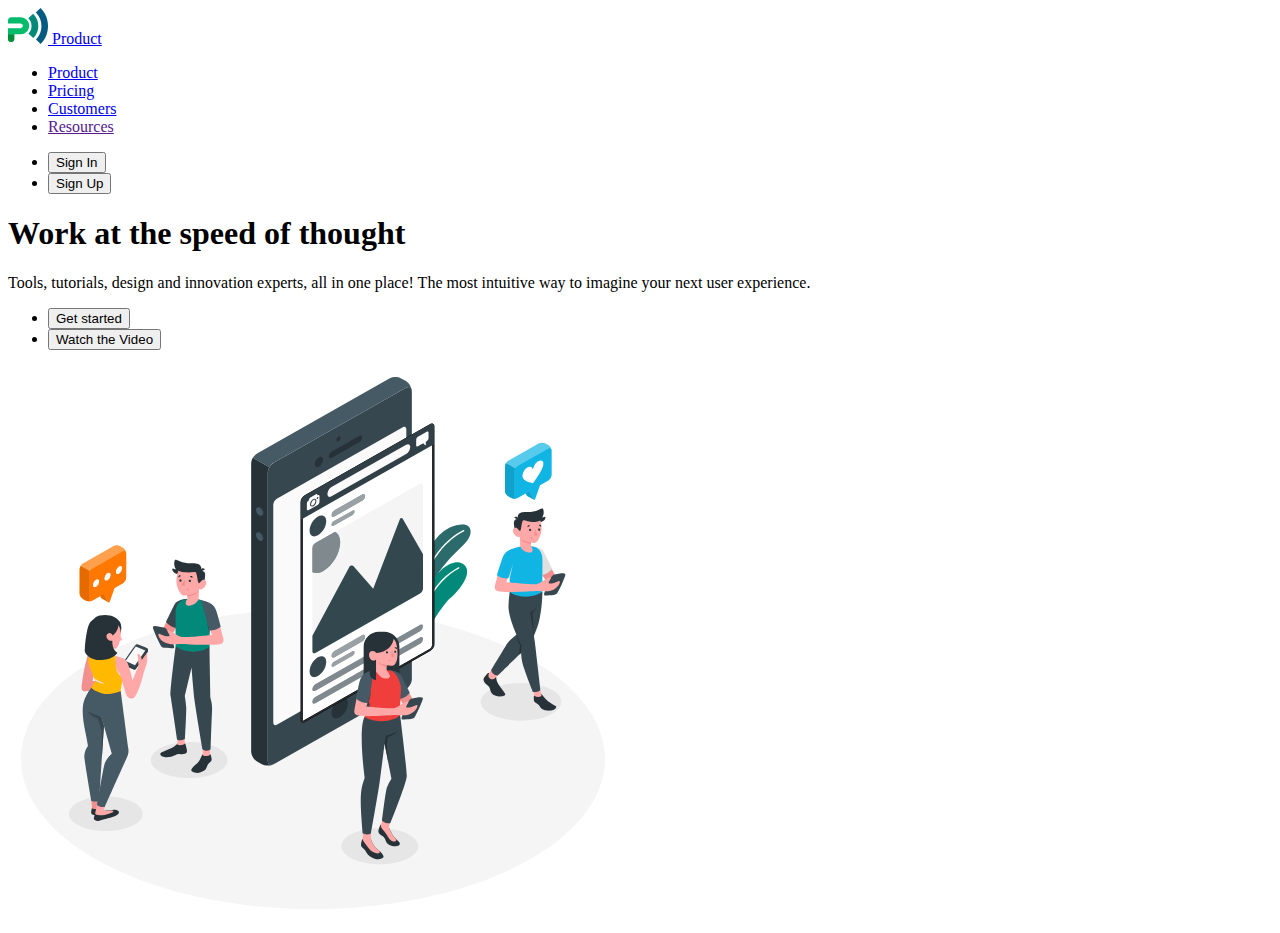
==== index.html @ 73334c1d "add header and hero markup" ====
<!DOCTYPE html>
<html lang="en">
<head>
    <meta charset="UTF-8">
    <meta name="viewport" content="width=device-width, initial-scale=1.0">
    <title>Business promotion</title>
</head>
<body>
    <header>
        <a href="./index.html">
            <img src="./images/logo.svg" alt="Logo" height="36" width="40">
            Product
        </a>
        <nav>
            <ul>
                <li><a href="./index.html">Product</a></li>
                <li><a href="./pricing.html">Pricing</a></li>
                <li><a href="./customer.html">Customers</a></li>
                <li><a href="">Resources</a></li>
            </ul>
        </nav>
        <ul>
            <li><button type="button">Sign In</button></li>
            <li><button type="button">Sign Up</button></li>
        </ul>
    </header>

    <main>
        <!-- HERO SECTION -->
    <section>
        <h1>Work at the speed of thought</h1>
        <p>
            Tools, tutorials, design and innovation experts, all in one place!
            The most intuitive way to imagine your next user experience.
        </p>
        <ul>
            <li><button type="button">Get started</button></li>
            <li><button type="button">Watch the Video</button></li>
         </ul>
         <img src="./images/hero-img.svg" alt="hero-img" width="610" height="555">
    </section>
    </main>
    <footer></footer>

</body>
</html>
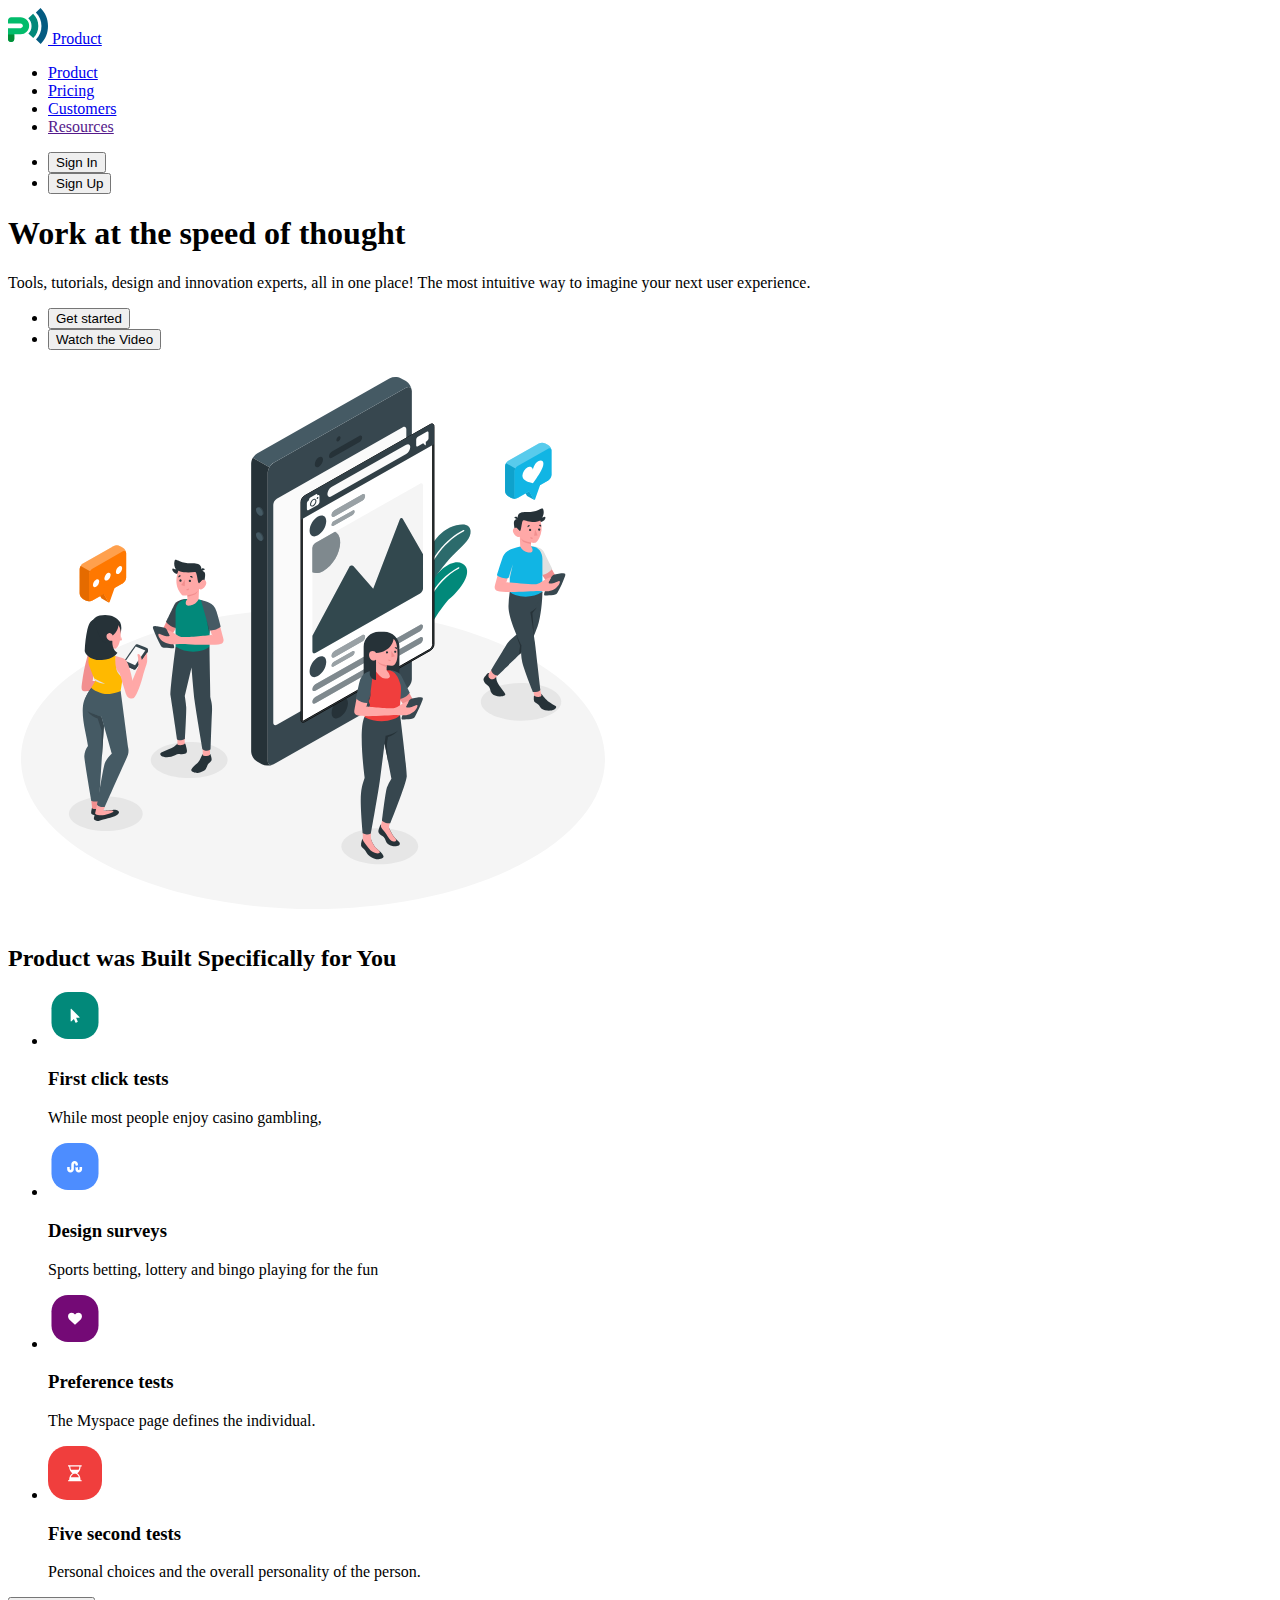
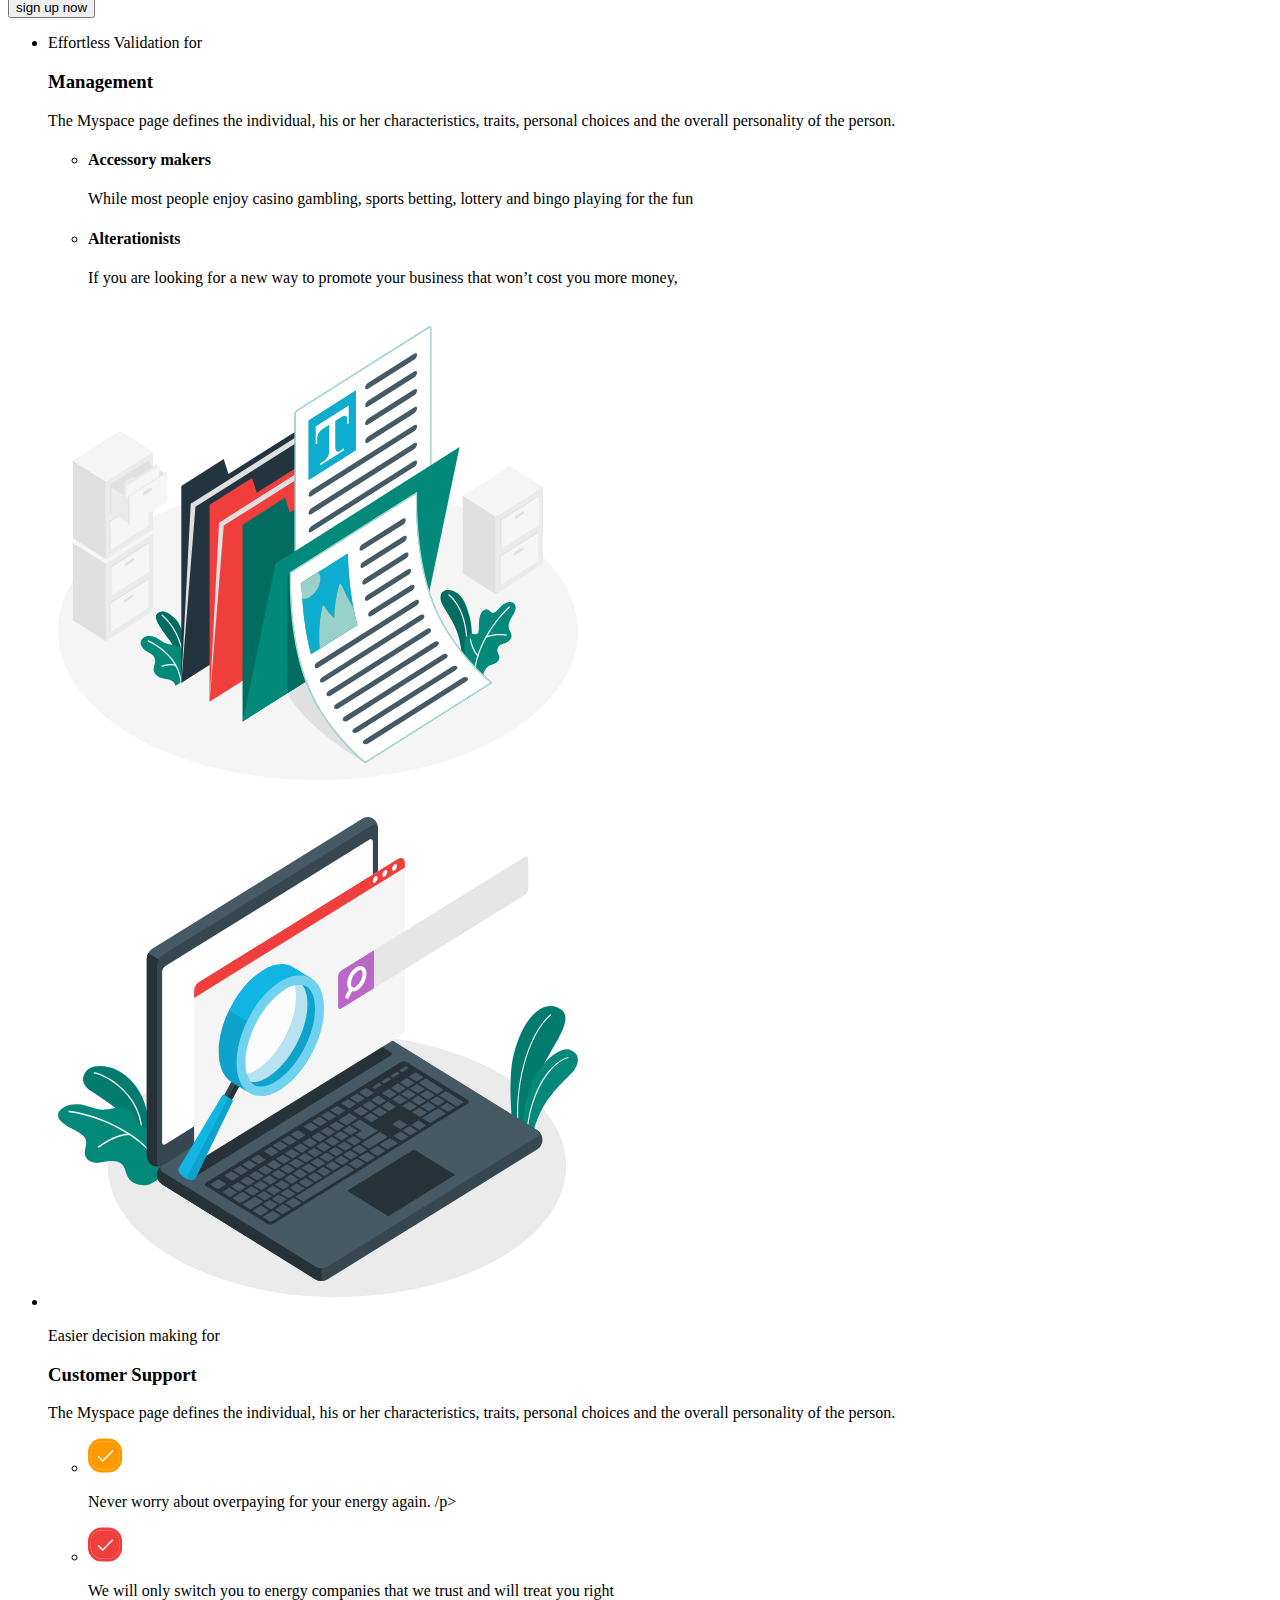
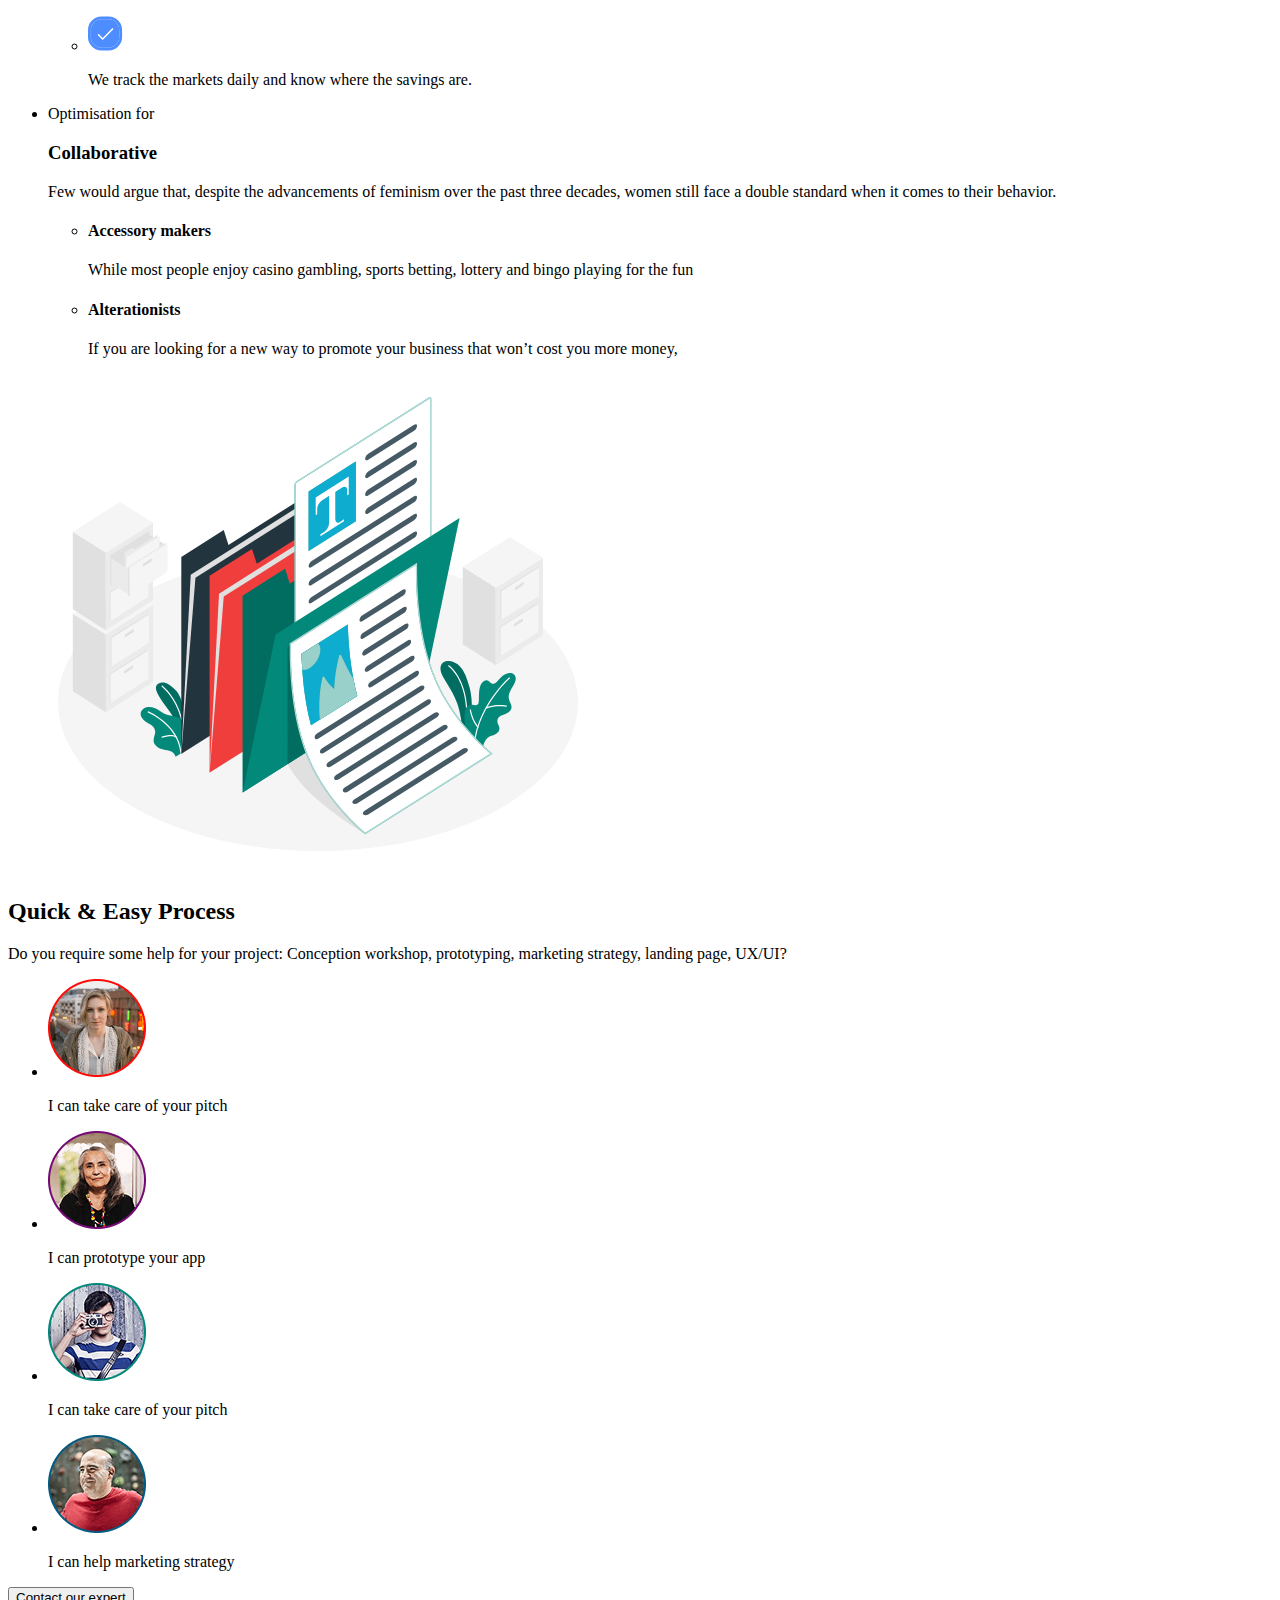
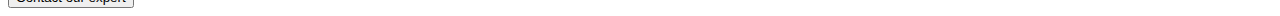
==== commit 83b9a1ae: "add sections" ====
--- a/index.html
+++ b/index.html
@@ -39,6 +39,136 @@
          </ul>
          <img src="./images/hero-img.svg" alt="hero-img" width="610" height="555">
     </section>
+    <section>
+        <h2>Product was Built Specifically for You</h2>
+        <ul>
+            <li>
+                <img src="./images/icon-1.svg" alt="icon-1" height="54" width="54">
+                <h3>First click tests</h3>
+                <p>While most people enjoy casino gambling,</p>
+            </li>
+            <li>
+                <img src="./images/icon-2.svg" alt="icon-2" height="54" width="54">
+                <h3>Design surveys</h3>
+                <p>Sports betting, lottery and bingo playing for the fun</p>
+            </li>
+            <li>
+                <img src="./images/icon-3.svg" alt="icon-3" height="54" width="54">
+                <h3>Preference tests</h3>
+                <p>The Myspace page defines the individual.</p>
+            </li>
+            <li>
+                <img src="./images/icon-4.svg" alt="icon-4" height="54" width="54">
+                <h3>Five second tests</h3>
+                <p>Personal choices and the overall personality of the person. </p>
+            </li>
+        </ul>
+        <button type="button">sign up now</button>
+    </section>
+    <section>
+        <h2 hidden>Services</h2>
+        <ul>
+            <li>
+                <p>Effortless Validation for</p>
+                <h3>Management</h3>
+                <p>
+                    The Myspace page defines the individual, his or her characteristics, traits, personal choices and the overall personality of the person.
+                </p>
+                <ul>
+                    <li>
+                        <h4>Accessory makers</h4>
+                        <p>While most people enjoy casino gambling, sports betting, lottery and bingo playing for the fun</p>
+                    </li>
+                    <li>
+                        <h4>Alterationists</h4>
+                        <p>If you are looking for a new way to promote your business that won’t cost you more money,</p>
+                    </li>
+                </ul>
+                <img 
+                src="./images/management-img.svg" 
+                alt="management-img"
+                height="500"
+                width="540">
+            </li>
+            <li>
+                <img src="images/support-img.svg" alt="support-img" height="500" width="540">
+                <p>Easier decision making for</p>
+                <h3>Customer Support</h3>
+                <p>
+                    The Myspace page defines the individual, his or her characteristics, traits, personal choices and the overall personality of the person.
+                 </p>
+                <ul>
+                    <li>
+                         <img 
+                         src="./images/icon.svg" 
+                         alt="icon11"
+                         height="35"
+                         width="35"> 
+                         <p>Never worry about overpaying for your energy again. /p>
+                    </li>
+                    <li>
+                         <img 
+                         src="./images/icon-22.svg" 
+                         alt="icon22"
+                         height="35"
+                         width="35"> 
+                         <p>We will only switch you to energy companies that we trust and will treat you right</p>
+                    </li>
+                    <li>
+                         <img 
+                         src="./images/icon-33.svg" 
+                         alt="icon33"
+                         height="35"
+                         width="35"> 
+                         <p>We track the markets daily and know where the savings are.</p>
+                    </li>
+                </ul>
+            </li>
+            <li>
+            <p>Optimisation for</p>
+            <h3>Collaborative</h3>
+            <p>
+                Few would argue that, despite the advancements of feminism over the past three decades, women still face a double
+                standard when it comes to their behavior.
+            </p>
+            <ul>
+                <li>
+                    <h4>Accessory makers</h4>
+                    <p>While most people enjoy casino gambling, sports betting, lottery and bingo playing for the fun</p>
+                </li>
+                <li>
+                    <h4>Alterationists</h4>
+                    <p>If you are looking for a new way to promote your business that won’t cost you more money,</p>
+                </li>
+            </ul>
+            <img src="./images/management-img.svg" alt="management-img" height="500" width="540">
+            </li>
+        </ul>
+    </section>
+    <section>
+        <h2>Quick & Easy Process</h2>
+        <p>Do you require some help for your project: Conception workshop,
+        prototyping, marketing strategy, landing page, UX/UI?</p>
+        <ul>
+            <li>
+                <img src="./images/avatar-min.png" alt="avatar-min" height="98" width="98">
+                <p>I can take care of your pitch</p>
+            </li>
+            <li>
+                <img src="./images/avatar-2-min.png" alt="avatar-2-min" height="98" width="98">
+                <p>I can prototype your app</p>
+            </li>
+            <li>
+                <img src="./images/avatar-3-min.png" alt="avatar-3-min" height="98" width="98">
+                <p>I can take care of your pitch</p>
+            </li>
+            <li>
+                <img src="./images/avatar-4-min.png" alt="avatar-4-min" height="98" width="98">
+                <p>I can help marketing strategy</p>
+            </li>
+        </ul>
+        <button type="button">Contact our expert</button>
+    </section>
     </main>
     <footer></footer>
 
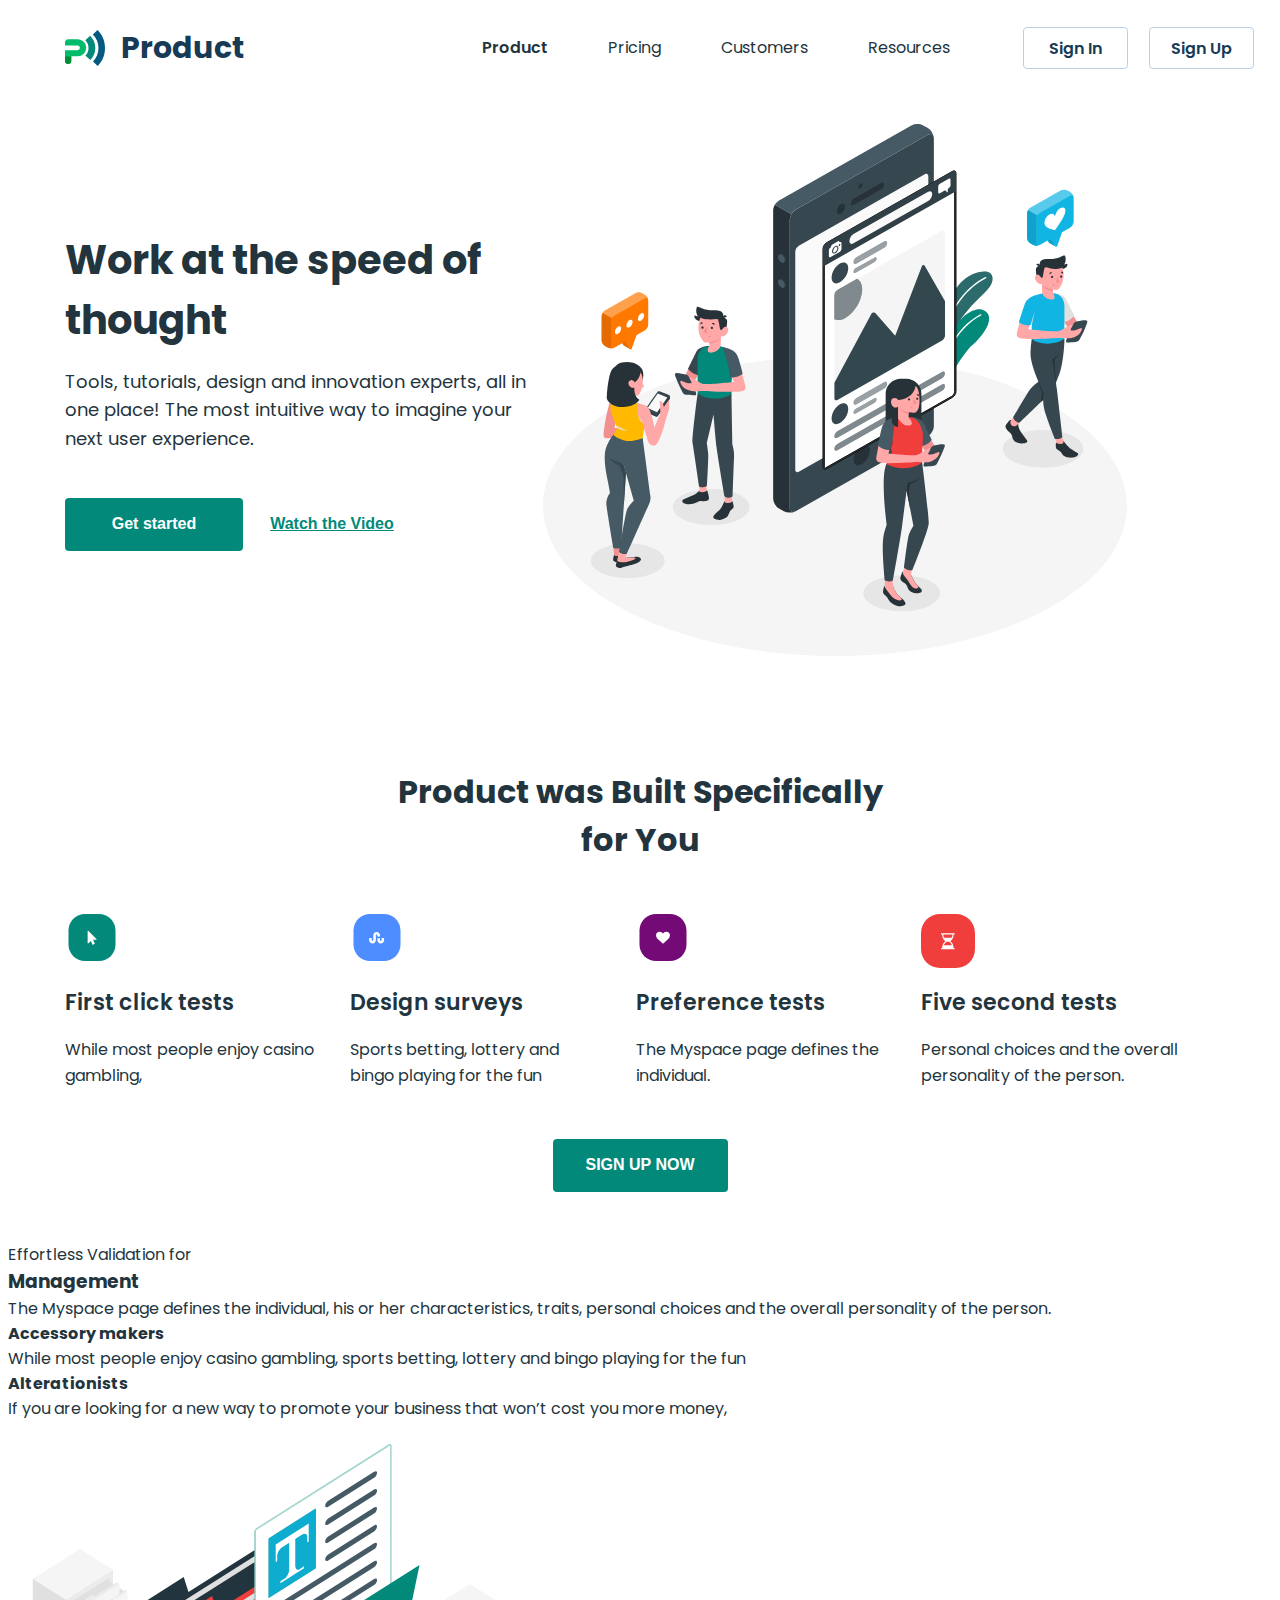
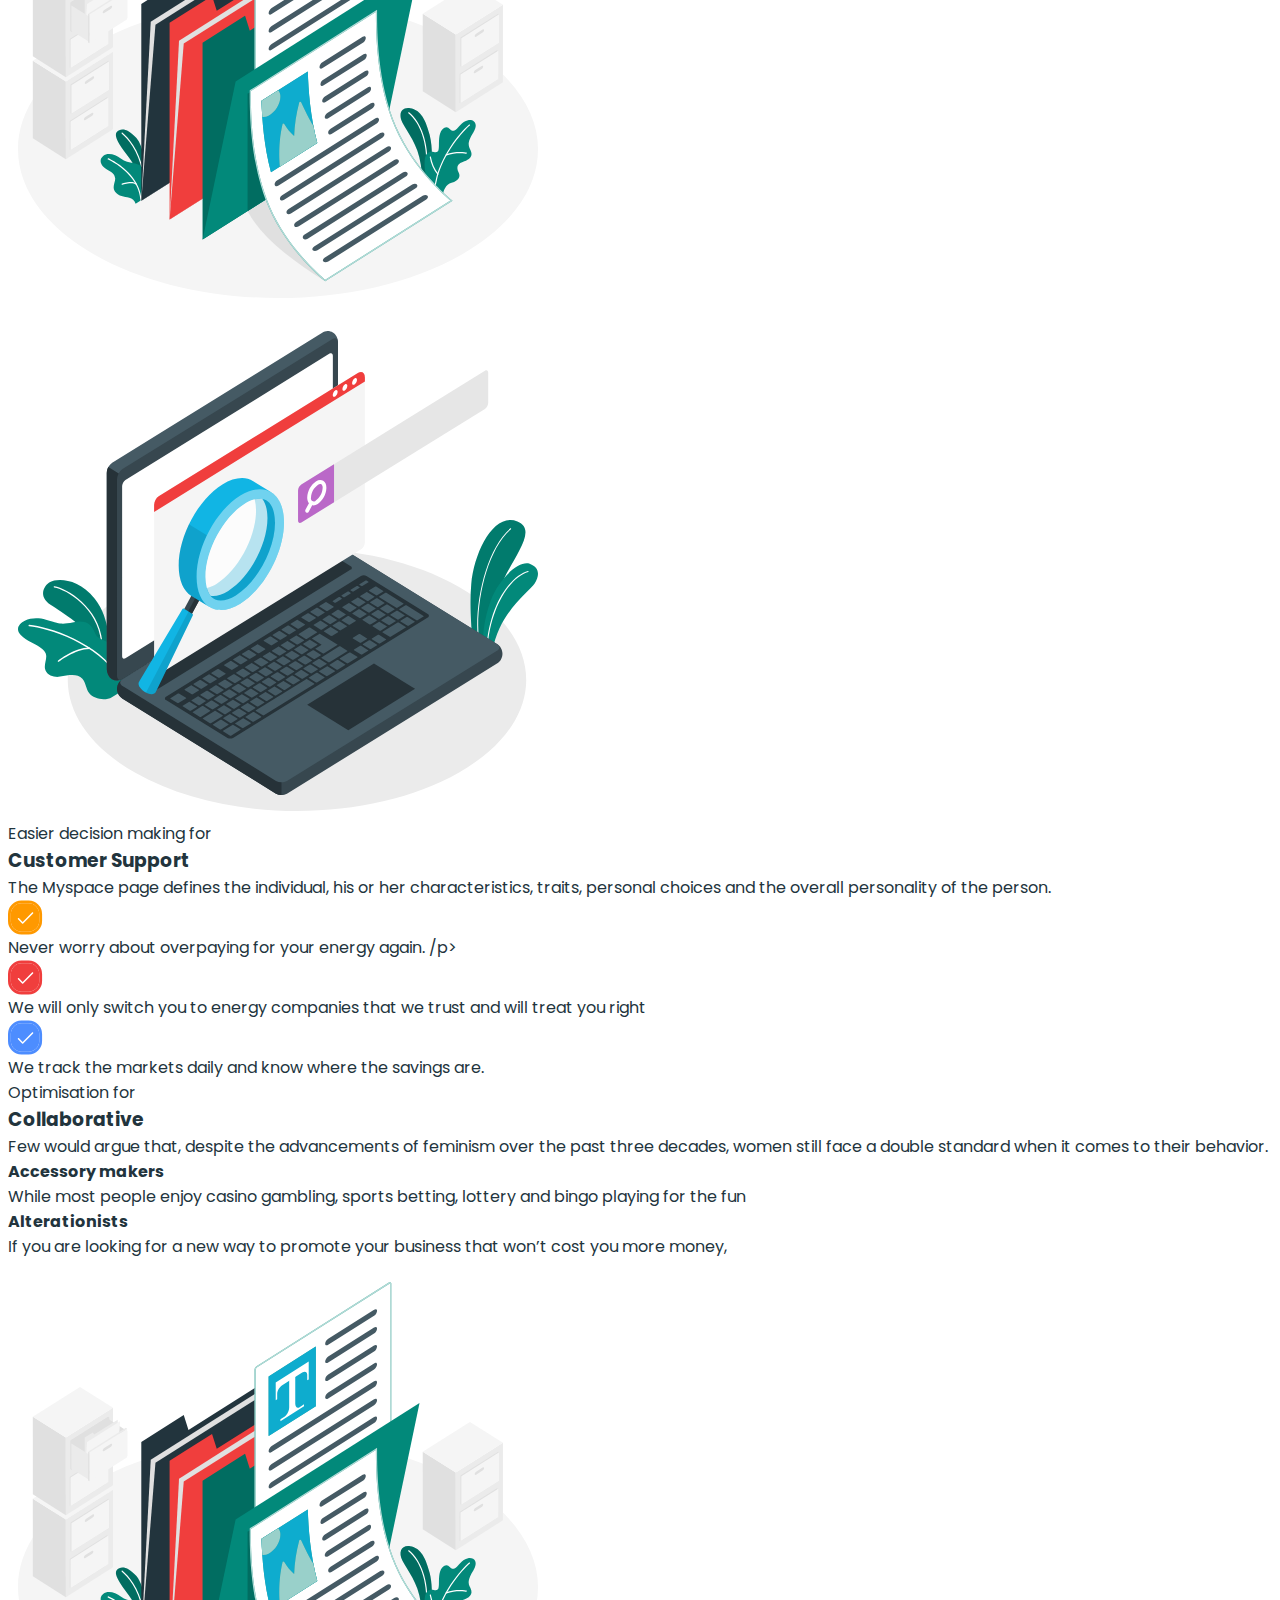
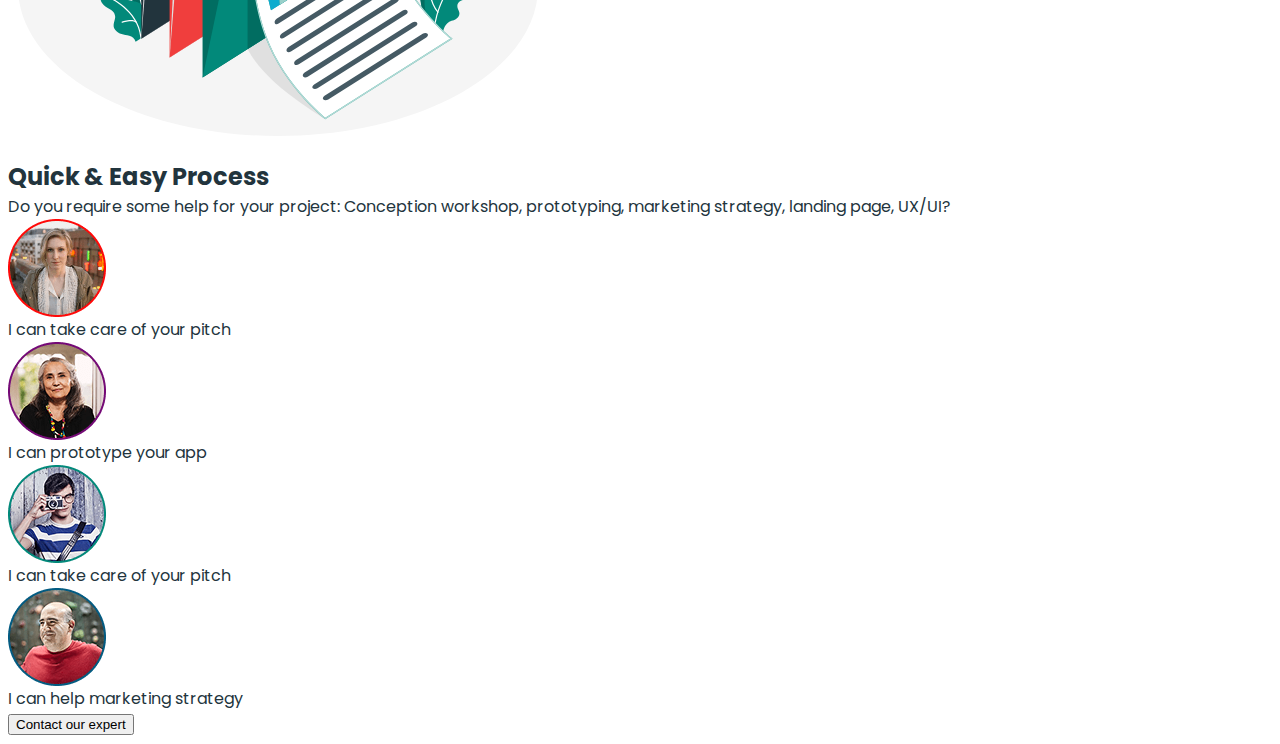
==== commit 1d684daa: "add changes" ====
--- a/index.html
+++ b/index.html
@@ -4,66 +4,105 @@
     <meta charset="UTF-8">
     <meta name="viewport" content="width=device-width, initial-scale=1.0">
     <title>Business promotion</title>
+    <link
+        rel="stylesheet"
+        href="https://cdnjs.cloudflare.com/ajax/libs/modern-normalize/3.0.1/modern-normalize.min.css"
+        integrity="sha512-q6WgHqiHlKyOqslT/lgBgodhd03Wp4BEqKeW6nNtlOY4quzyG3VoQKFrieaCeSnuVseNKRGpGeDU3qPmabCANg=="
+        crossorigin="anonymous" 
+        referrerpolicy="no-referrer" />
+    <link 
+        rel="preconnect" 
+        href="https://fonts.googleapis.com">
+    <link 
+        rel="preconnect" 
+        href="https://fonts.gstatic.com" 
+        crossorigin>
+    <link
+        href="https://fonts.googleapis.com/css2?family=Inter:opsz,wght@14..32,100..900&family=Montserrat:wght@100..900&family=Poppins:wght@400;500;600;700;800&family=Roboto:wght@100..900&display=swap"
+        rel="stylesheet">
+    <link 
+        rel="stylesheet" 
+        href="./css/styles.css">
 </head>
 <body>
-    <header>
-        <a href="./index.html">
-            <img src="./images/logo.svg" alt="Logo" height="36" width="40">
+    <header class="header">
+        <div class="container header-container">
+        <a href="./index.html" class="logo">
+        <img 
+            src="./images/logo.svg" 
+            alt="Logo" 
+            height="36" 
+            width="40">
             Product
         </a>
-        <nav>
-            <ul>
-                <li><a href="./index.html">Product</a></li>
-                <li><a href="./pricing.html">Pricing</a></li>
-                <li><a href="./customer.html">Customers</a></li>
-                <li><a href="">Resources</a></li>
+        <nav class="header-nav">
+            <ul class="header-nav-list">
+                <li class="header-nav-item"><a class="header-nav-link current" href="./index.html">Product</a></li>
+                <li class="header-nav-item"><a class="header-nav-link" href="./pricing.html">Pricing</a></li>
+                <li class="header-nav-item"><a class="header-nav-link" href="./customer.html">Customers</a></li>
+                <li class="header-nav-item"><a class="header-nav-link" href="">Resources</a></li>
             </ul>
         </nav>
-        <ul>
-            <li><button type="button">Sign In</button></li>
-            <li><button type="button">Sign Up</button></li>
-        </ul>
+        <ul class="header-btn-list">
+            <li class="header-btn-item"><button class="header-btn" type="button">Sign In</button></li>
+            <li class="header-btn-item"><button class="header-btn" type="button">Sign Up</button></li>
+        </ul>
+        </div>
     </header>
+
+
+
 
     <main>
         <!-- HERO SECTION -->
+    <section class="hero-section">
+        <div class="container hero-container">
+            <div class="hero-box">
+                <h1 class="hero-title">Work at the speed of thought</h1>
+                <p class="hero-text">
+                    Tools, tutorials, design and innovation experts, all in one place!
+                    The most intuitive way to imagine your next user experience.
+                </p>
+                <ul class="hero-list">
+                    <li class="hero-list-item"><button class="hero-btn hero-btn-first" type="button">Get started</button></li>
+                    <li class="hero-list-item"><button class="hero-btn hero-btn-second" type="button">Watch the Video</button></li>
+                </ul>
+            </div>
+            <img src="./images/hero-img.svg" alt="hero-img" width="610" height="555">
+        </div>
+    </section>
+
+
+
+
+
     <section>
-        <h1>Work at the speed of thought</h1>
-        <p>
-            Tools, tutorials, design and innovation experts, all in one place!
-            The most intuitive way to imagine your next user experience.
-        </p>
-        <ul>
-            <li><button type="button">Get started</button></li>
-            <li><button type="button">Watch the Video</button></li>
-         </ul>
-         <img src="./images/hero-img.svg" alt="hero-img" width="610" height="555">
-    </section>
-    <section>
-        <h2>Product was Built Specifically for You</h2>
-        <ul>
-            <li>
+        <div class="container container-features">
+        <h2 class="title-features">Product was Built Specifically for You</h2>
+        <ul class="list-features">
+            <li class="list-features-item">
                 <img src="./images/icon-1.svg" alt="icon-1" height="54" width="54">
-                <h3>First click tests</h3>
-                <p>While most people enjoy casino gambling,</p>
-            </li>
-            <li>
+                <h3 class="subtitle-features">First click tests</h3>
+                <p class="text-features">While most people enjoy casino gambling,</p>
+            </li>
+            <li class="list-features-item">
                 <img src="./images/icon-2.svg" alt="icon-2" height="54" width="54">
-                <h3>Design surveys</h3>
-                <p>Sports betting, lottery and bingo playing for the fun</p>
-            </li>
-            <li>
+                <h3 class="subtitle-features">Design surveys</h3>
+                <p class="text-features">Sports betting, lottery and bingo playing for the fun</p>
+            </li>
+            <li class="list-features-item">
                 <img src="./images/icon-3.svg" alt="icon-3" height="54" width="54">
-                <h3>Preference tests</h3>
-                <p>The Myspace page defines the individual.</p>
-            </li>
-            <li>
+                <h3 class="subtitle-features">Preference tests</h3>
+                <p class="text-features">The Myspace page defines the individual.</p>
+            </li>
+            <li class="list-features-item">
                 <img src="./images/icon-4.svg" alt="icon-4" height="54" width="54">
-                <h3>Five second tests</h3>
-                <p>Personal choices and the overall personality of the person. </p>
-            </li>
-        </ul>
-        <button type="button">sign up now</button>
+                <h3 class="subtitle-features">Five second tests</h3>
+                <p class="text-features">Personal choices and the overall personality of the person. </p>
+            </li>
+        </ul>
+        <button class="features-btn" type="button">SIGN UP NOW</button>
+        </div>
     </section>
     <section>
         <h2 hidden>Services</h2>
--- a/css/styles.css
+++ b/css/styles.css
@@ -0,0 +1,218 @@
+a {
+    text-decoration: none;
+}
+
+h1,
+h2,
+h3,
+h4,
+h5,
+h6,
+p {
+    margin: 0 
+}
+
+ul, 
+ol {
+    list-style: none;
+    margin: 0;
+    padding-left: 0;
+}
+
+button {
+    cursor: pointer;
+}
+
+img {
+    display: block;
+}
+
+body {
+    font-family: 'Poppins', sans-serif;
+    color: #22343d;
+    background-color: #fff;
+}
+
+.container {
+    width: 1150px;
+    padding-right: 20px;
+    padding-left: 20px;
+    margin: 0 auto;
+}
+
+/* HEADER  */
+.header {#
+}
+
+.header-container {
+    display: flex;
+    align-items: center;
+}
+.logo {
+    display: flex;
+    align-items: center;
+    gap: 16px;
+    margin-right: 237px;
+    font-weight: 700;
+    font-size: 30px;
+    line-height: 93%;
+    color: #173a56;
+}
+.header-nav {
+        margin-right: 73px;
+}
+.header-nav-list {
+    display: flex;
+    gap: 30px;
+}
+
+.header-nav-item:not(:last-child) {
+    margin-right: 30px;
+}
+
+.header-nav-link{
+    line-height: 175%;
+    color: #22343d;
+    display: block;
+    padding: 26px 0;
+}
+.current {
+    font-weight: 600;
+}
+.header-btn-list {
+    display: flex;
+    gap: 21px;
+}
+.header-btn-item {
+}
+.header-btn {
+    border: 1px solid #bcd0e5;
+    border-radius: 4px;
+    min-width: 105px;
+    height: 42px;
+    font-family: inherit;
+    font-weight: 600;
+    font-size: 16px;
+    text-align: center;
+    color: #173a56;
+    background-color: transparent;
+}
+
+.header-btn:hover, .header-btn:focus {
+    color: #fff;
+    background-color: #02897a;
+    border-color: transparent;
+}
+
+/* HERO SECTON */
+
+.hero-section {
+padding-top: 25px;
+padding-bottom: 100px;
+}
+
+.hero-container {
+    display: flex;
+    align-items: center;
+}
+
+.hero-title {
+    max-width: 420px;
+    margin-bottom: 18px;
+    font-weight: 700;
+    font-size: 40px;
+    line-height: 150%;
+    color: #22343d;
+}
+
+.hero-text {
+    max-width: 465px;
+    font-weight: 400;
+    font-size: 18px;
+    line-height: 156%;
+    color: #22343d;
+    margin-bottom: 45px;
+}
+
+.hero-list {
+    display: flex;
+    text-align: center;
+}
+
+.hero-btn-first {
+    border: none;
+    border-radius: 4px;
+    min-width: 178px;
+    height: 53px;
+    background: #02897a;
+    font-weight: 700;
+    font-size: 16px;
+    color: #fff;
+}
+
+.hero-btn-second {
+    min-width: 178px;
+    height: 53px;
+    border: none;
+    background-color: transparent;
+    font-weight: 600;
+    font-size: 16px;
+    text-decoration: underline;
+    text-decoration-skip-ink: none;
+    color: #02897a
+}
+
+/* PRODUCT */
+
+.title-features {
+    font-weight: 700;
+    font-size: 32px;
+    text-align: center;
+    color: #22343d;
+    margin-bottom: 50px;
+    max-width: 535px;
+    margin-right: auto;
+    margin-left: auto;
+}
+
+.list-features {
+    display: flex;
+    align-items: center;
+    gap: 30px;
+}
+
+.subtitle-features {
+    font-weight: 600;
+    font-size: 22px;
+    color: #22343d;
+    margin-top: 18px;
+}
+
+.text-features {
+    font-weight: 400;
+    font-size: 16px;
+    line-height: 162%;
+    color: #22343d;
+    margin-top: 18px;
+    min-width: 255px;
+}
+
+.features-btn {
+    display: block;
+    margin-right: auto;
+    margin-left: auto;
+    width: 175px;
+    height: 53px;
+    font-weight: 700;
+    font-size: 16px;
+    color: #fff;
+    background: #02897a;
+    border: none;
+    border-radius: 4px;
+    margin-top: 50px;
+    margin-bottom: 50px;
+}
+
+.list-features-item {
+    width: calc((100%- 90px)/4);
+}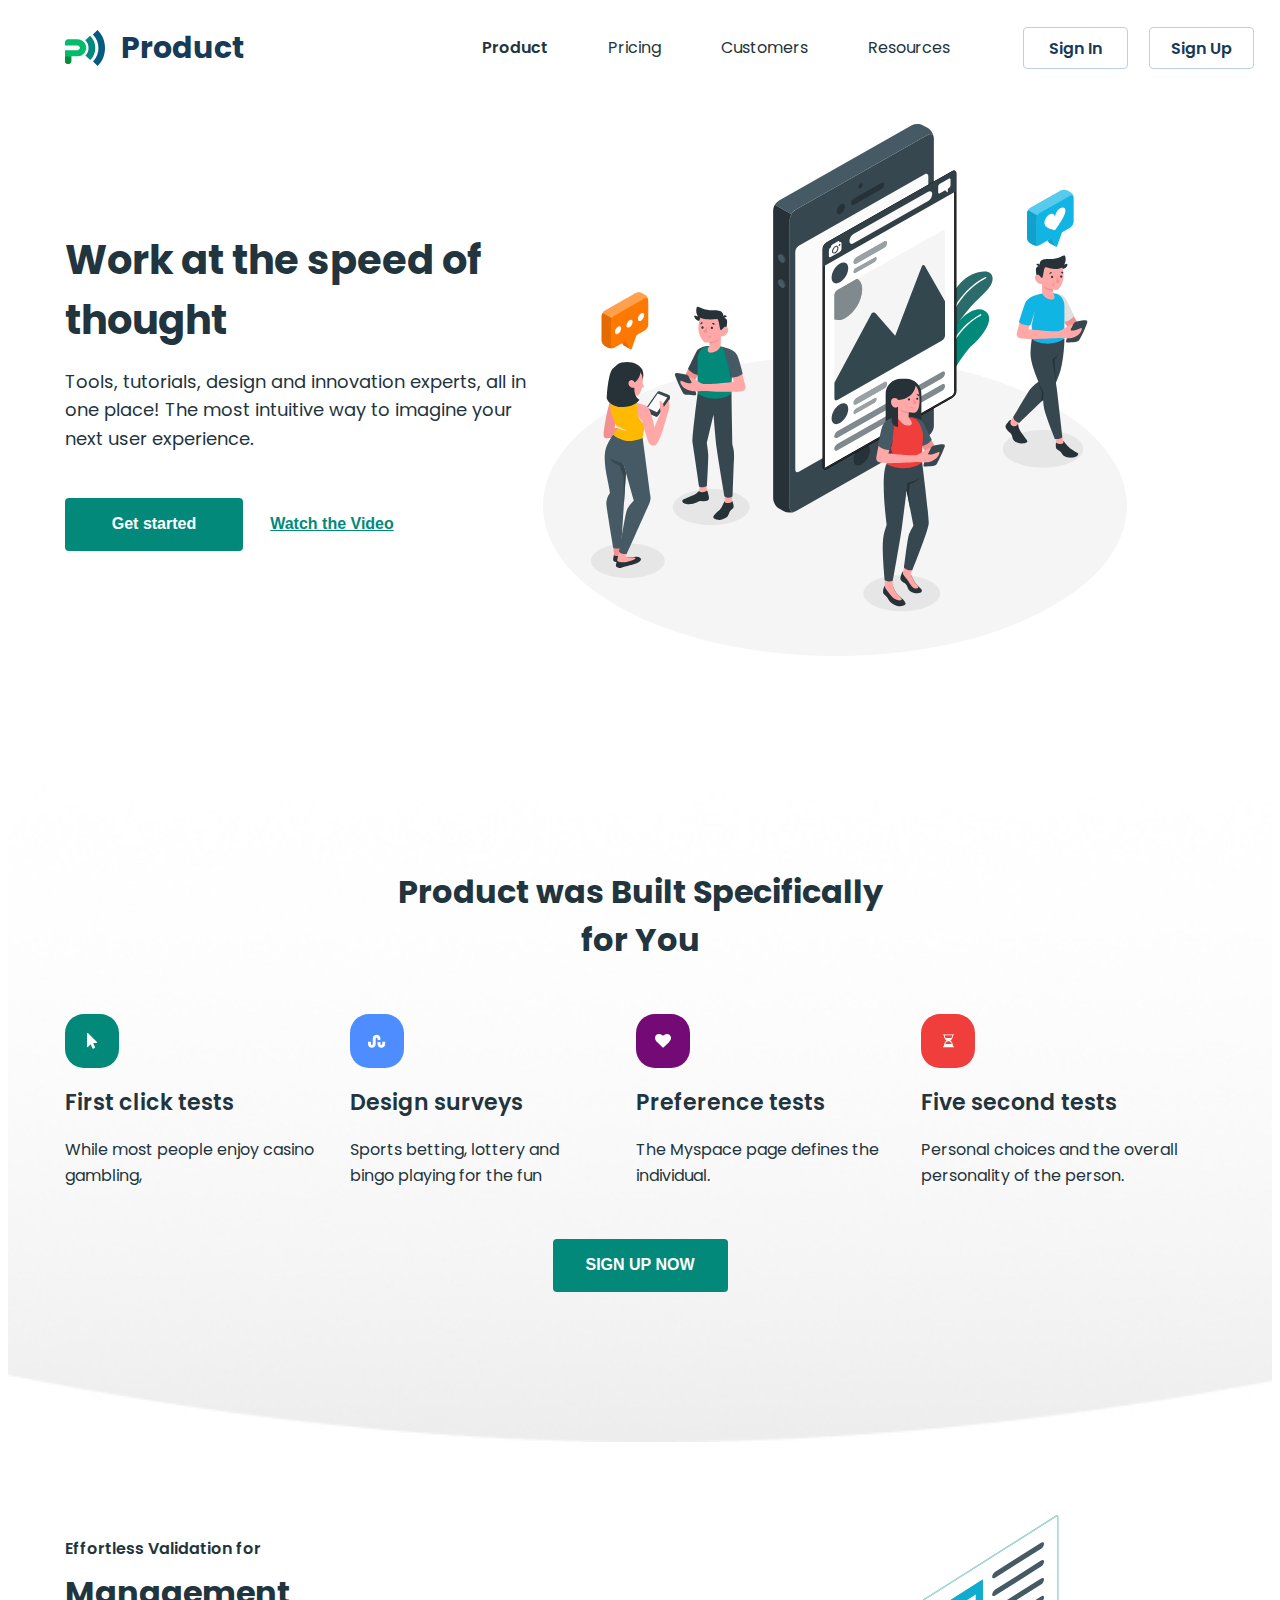
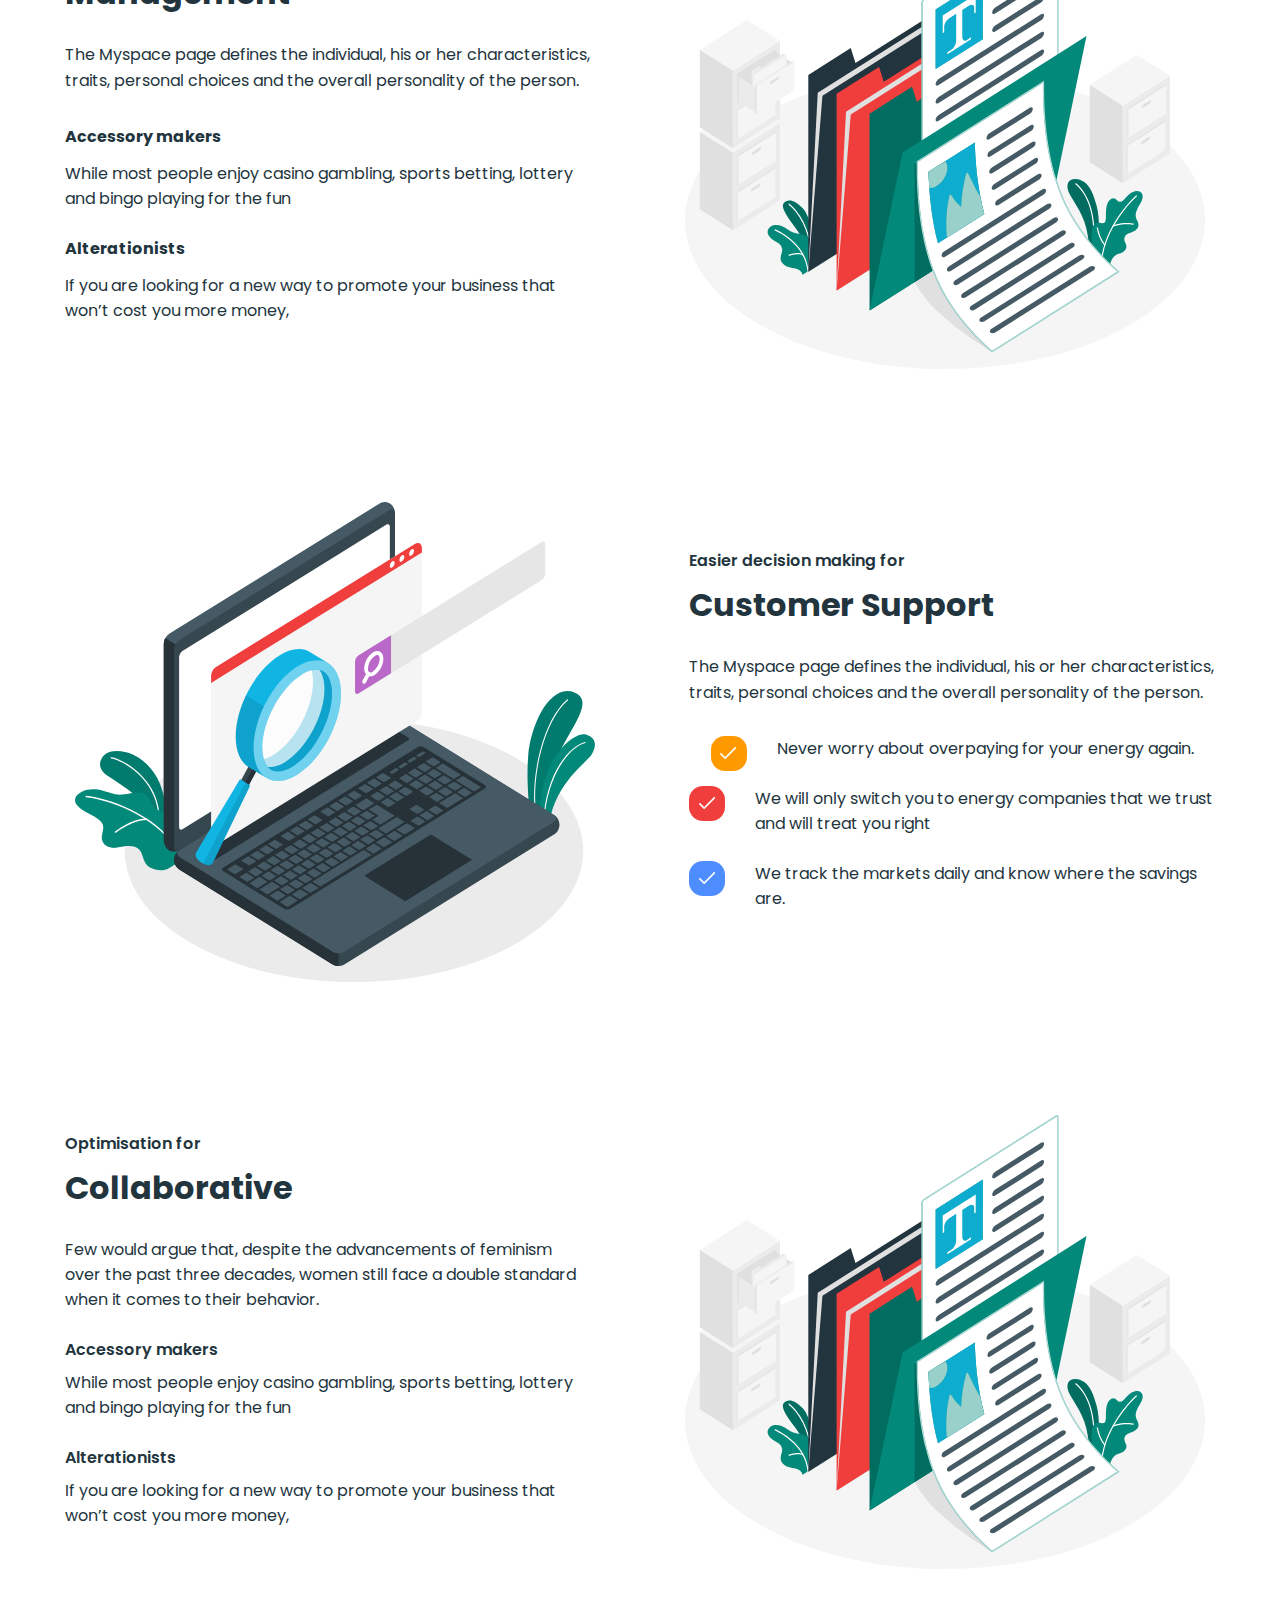
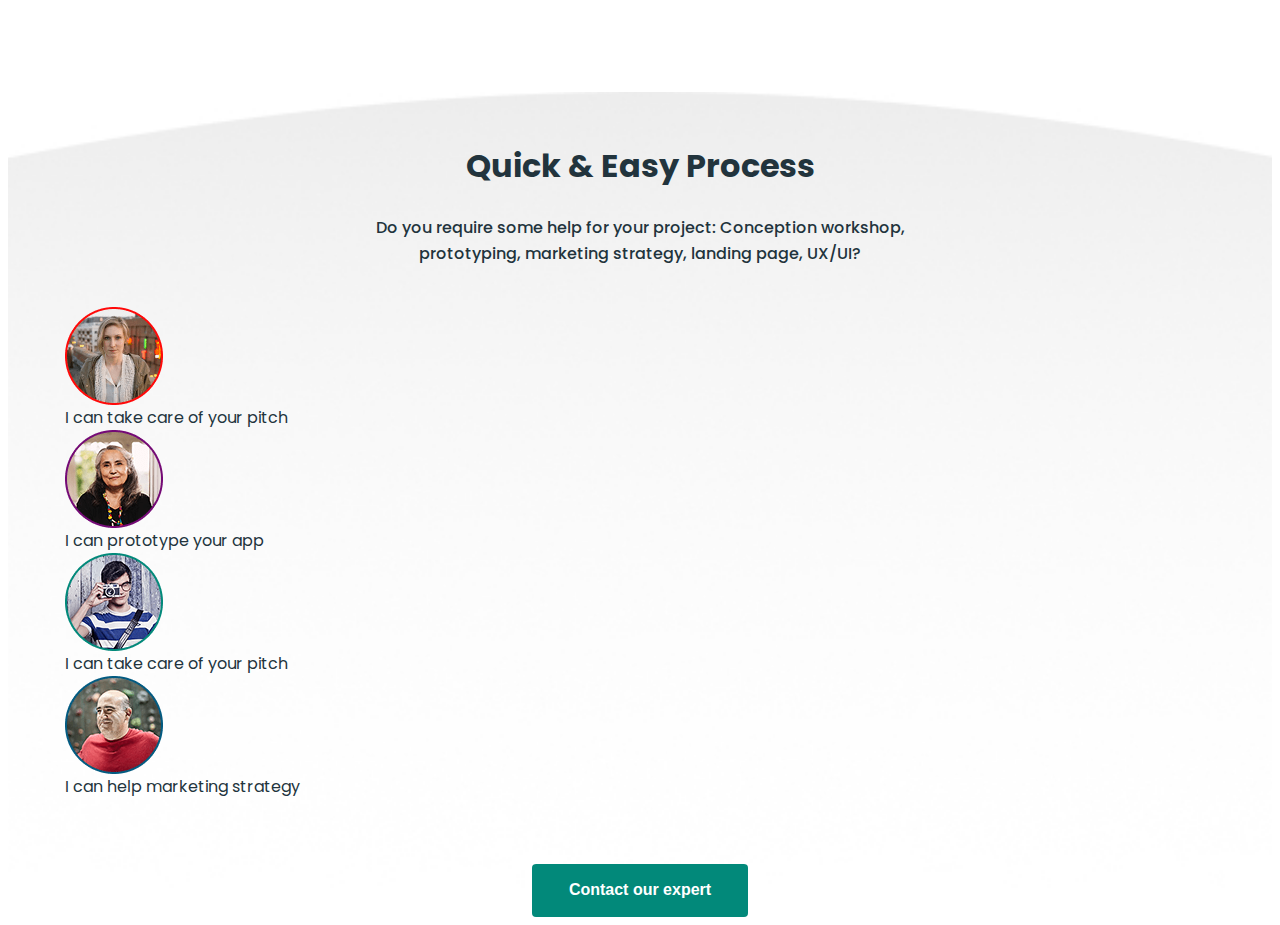
==== commit b50b08ca: "add changes" ====
--- a/index.html
+++ b/index.html
@@ -1,218 +1,319 @@
 <!DOCTYPE html>
 <html lang="en">
-<head>
-    <meta charset="UTF-8">
-    <meta name="viewport" content="width=device-width, initial-scale=1.0">
+  <head>
+    <meta charset="UTF-8" />
+    <meta name="viewport" content="width=device-width, initial-scale=1.0" />
     <title>Business promotion</title>
     <link
-        rel="stylesheet"
-        href="https://cdnjs.cloudflare.com/ajax/libs/modern-normalize/3.0.1/modern-normalize.min.css"
-        integrity="sha512-q6WgHqiHlKyOqslT/lgBgodhd03Wp4BEqKeW6nNtlOY4quzyG3VoQKFrieaCeSnuVseNKRGpGeDU3qPmabCANg=="
-        crossorigin="anonymous" 
-        referrerpolicy="no-referrer" />
-    <link 
-        rel="preconnect" 
-        href="https://fonts.googleapis.com">
-    <link 
-        rel="preconnect" 
-        href="https://fonts.gstatic.com" 
-        crossorigin>
+      rel="stylesheet"
+      href="https://cdnjs.cloudflare.com/ajax/libs/modern-normalize/3.0.1/modern-normalize.min.css"
+      integrity="sha512-q6WgHqiHlKyOqslT/lgBgodhd03Wp4BEqKeW6nNtlOY4quzyG3VoQKFrieaCeSnuVseNKRGpGeDU3qPmabCANg=="
+      crossorigin="anonymous"
+      referrerpolicy="no-referrer"
+    />
+    <link rel="preconnect" href="https://fonts.googleapis.com" />
+    <link rel="preconnect" href="https://fonts.gstatic.com" crossorigin />
     <link
-        href="https://fonts.googleapis.com/css2?family=Inter:opsz,wght@14..32,100..900&family=Montserrat:wght@100..900&family=Poppins:wght@400;500;600;700;800&family=Roboto:wght@100..900&display=swap"
-        rel="stylesheet">
-    <link 
-        rel="stylesheet" 
-        href="./css/styles.css">
-</head>
-<body>
+      href="https://fonts.googleapis.com/css2?family=Inter:opsz,wght@14..32,100..900&family=Montserrat:wght@100..900&family=Poppins:wght@400;500;600;700;800&family=Roboto:wght@100..900&display=swap"
+      rel="stylesheet"
+    />
+    <link rel="stylesheet" href="./css/styles.css" />
+  </head>
+  <body>
     <header class="header">
-        <div class="container header-container">
+      <div class="container header-container">
         <a href="./index.html" class="logo">
-        <img 
-            src="./images/logo.svg" 
-            alt="Logo" 
-            height="36" 
-            width="40">
-            Product
+          <img src="./images/logo.svg" alt="Logo" height="36" width="40" />
+          Product
         </a>
         <nav class="header-nav">
-            <ul class="header-nav-list">
-                <li class="header-nav-item"><a class="header-nav-link current" href="./index.html">Product</a></li>
-                <li class="header-nav-item"><a class="header-nav-link" href="./pricing.html">Pricing</a></li>
-                <li class="header-nav-item"><a class="header-nav-link" href="./customer.html">Customers</a></li>
-                <li class="header-nav-item"><a class="header-nav-link" href="">Resources</a></li>
-            </ul>
+          <ul class="header-nav-list">
+            <li class="header-nav-item">
+              <a class="header-nav-link current" href="./index.html">Product</a>
+            </li>
+            <li class="header-nav-item">
+              <a class="header-nav-link" href="./pricing.html">Pricing</a>
+            </li>
+            <li class="header-nav-item">
+              <a class="header-nav-link" href="./customer.html">Customers</a>
+            </li>
+            <li class="header-nav-item">
+              <a class="header-nav-link" href="">Resources</a>
+            </li>
+          </ul>
         </nav>
         <ul class="header-btn-list">
-            <li class="header-btn-item"><button class="header-btn" type="button">Sign In</button></li>
-            <li class="header-btn-item"><button class="header-btn" type="button">Sign Up</button></li>
+          <li class="header-btn-item">
+            <button class="header-btn" type="button">Sign In</button>
+          </li>
+          <li class="header-btn-item">
+            <button class="header-btn" type="button">Sign Up</button>
+          </li>
         </ul>
-        </div>
+      </div>
     </header>
-
-
-
-
     <main>
-        <!-- HERO SECTION -->
-    <section class="hero-section">
+      <!-- HERO SECTION -->
+      <section class="hero-section">
         <div class="container hero-container">
-            <div class="hero-box">
-                <h1 class="hero-title">Work at the speed of thought</h1>
-                <p class="hero-text">
-                    Tools, tutorials, design and innovation experts, all in one place!
-                    The most intuitive way to imagine your next user experience.
-                </p>
-                <ul class="hero-list">
-                    <li class="hero-list-item"><button class="hero-btn hero-btn-first" type="button">Get started</button></li>
-                    <li class="hero-list-item"><button class="hero-btn hero-btn-second" type="button">Watch the Video</button></li>
-                </ul>
-            </div>
-            <img src="./images/hero-img.svg" alt="hero-img" width="610" height="555">
-        </div>
-    </section>
-
-
-
-
-
-    <section>
+          <div class="hero-box">
+            <h1 class="hero-title">Work at the speed of thought</h1>
+            <p class="hero-text">
+              Tools, tutorials, design and innovation experts, all in one place!
+              The most intuitive way to imagine your next user experience.
+            </p>
+            <ul class="hero-list">
+              <li class="hero-list-item">
+                <button class="hero-btn hero-btn-first" type="button">
+                  Get started
+                </button>
+              </li>
+              <li class="hero-list-item">
+                <button class="hero-btn hero-btn-second" type="button">
+                  Watch the Video
+                </button>
+              </li>
+            </ul>
+          </div>
+          <img
+            src="./images/hero-img.svg"
+            alt="hero-img"
+            width="610"
+            height="555"
+          />
+        </div>
+      </section>
+      <!-- SECOND SECTION -->
+      <section class="second-section">
         <div class="container container-features">
-        <h2 class="title-features">Product was Built Specifically for You</h2>
-        <ul class="list-features">
+          <h2 class="title-features">Product was Built Specifically for You</h2>
+          <ul class="list-features">
             <li class="list-features-item">
-                <img src="./images/icon-1.svg" alt="icon-1" height="54" width="54">
-                <h3 class="subtitle-features">First click tests</h3>
-                <p class="text-features">While most people enjoy casino gambling,</p>
+              <div class="product-box">
+                <svg class="icon" width="11" height="18">
+                  <use href="./images/second-section.svg#icon-check"></use>
+                </svg>
+              </div>
+              <h3 class="subtitle-features">First click tests</h3>
+              <p class="text-features">
+                While most people enjoy casino gambling,
+              </p>
             </li>
             <li class="list-features-item">
-                <img src="./images/icon-2.svg" alt="icon-2" height="54" width="54">
-                <h3 class="subtitle-features">Design surveys</h3>
-                <p class="text-features">Sports betting, lottery and bingo playing for the fun</p>
+              <div class="product-box">
+                <svg class="icon" width="18" height="18">
+                  <use href="./images/second-section.svg#icon-line"></use>
+                </svg>
+              </div>
+              <h3 class="subtitle-features">Design surveys</h3>
+              <p class="text-features">
+                Sports betting, lottery and bingo playing for the fun
+              </p>
             </li>
             <li class="list-features-item">
-                <img src="./images/icon-3.svg" alt="icon-3" height="54" width="54">
-                <h3 class="subtitle-features">Preference tests</h3>
-                <p class="text-features">The Myspace page defines the individual.</p>
+              <div class="product-box">
+                <svg class="icon" width="16" height="18">
+                  <use href="./images/second-section.svg#icon-heart"></use>
+                </svg>
+              </div>
+              <h3 class="subtitle-features">Preference tests</h3>
+              <p class="text-features">
+                The Myspace page defines the individual.
+              </p>
             </li>
             <li class="list-features-item">
-                <img src="./images/icon-4.svg" alt="icon-4" height="54" width="54">
-                <h3 class="subtitle-features">Five second tests</h3>
-                <p class="text-features">Personal choices and the overall personality of the person. </p>
-            </li>
-        </ul>
-        <button class="features-btn" type="button">SIGN UP NOW</button>
-        </div>
-    </section>
-    <section>
-        <h2 hidden>Services</h2>
-        <ul>
-            <li>
-                <p>Effortless Validation for</p>
-                <h3>Management</h3>
-                <p>
-                    The Myspace page defines the individual, his or her characteristics, traits, personal choices and the overall personality of the person.
-                </p>
-                <ul>
-                    <li>
-                        <h4>Accessory makers</h4>
-                        <p>While most people enjoy casino gambling, sports betting, lottery and bingo playing for the fun</p>
-                    </li>
-                    <li>
-                        <h4>Alterationists</h4>
-                        <p>If you are looking for a new way to promote your business that won’t cost you more money,</p>
-                    </li>
-                </ul>
-                <img 
-                src="./images/management-img.svg" 
-                alt="management-img"
-                height="500"
-                width="540">
-            </li>
-            <li>
-                <img src="images/support-img.svg" alt="support-img" height="500" width="540">
-                <p>Easier decision making for</p>
-                <h3>Customer Support</h3>
-                <p>
-                    The Myspace page defines the individual, his or her characteristics, traits, personal choices and the overall personality of the person.
-                 </p>
-                <ul>
-                    <li>
-                         <img 
-                         src="./images/icon.svg" 
-                         alt="icon11"
-                         height="35"
-                         width="35"> 
-                         <p>Never worry about overpaying for your energy again. /p>
-                    </li>
-                    <li>
-                         <img 
-                         src="./images/icon-22.svg" 
-                         alt="icon22"
-                         height="35"
-                         width="35"> 
-                         <p>We will only switch you to energy companies that we trust and will treat you right</p>
-                    </li>
-                    <li>
-                         <img 
-                         src="./images/icon-33.svg" 
-                         alt="icon33"
-                         height="35"
-                         width="35"> 
-                         <p>We track the markets daily and know where the savings are.</p>
-                    </li>
-                </ul>
-            </li>
-            <li>
-            <p>Optimisation for</p>
-            <h3>Collaborative</h3>
-            <p>
-                Few would argue that, despite the advancements of feminism over the past three decades, women still face a double
-                standard when it comes to their behavior.
+              <div class="product-box">
+                <svg class="icon" width="11" height="18">
+                  <use href="./images/second-section.svg#icon-clock"></use>
+                </svg>
+              </div>
+              <h3 class="subtitle-features">Five second tests</h3>
+              <p class="text-features">
+                Personal choices and the overall personality of the person.
+              </p>
+            </li>
+          </ul>
+          <button class="features-btn" type="button">SIGN UP NOW</button>
+        </div>
+      </section>
+      <!-- THIRD SECTION -->
+      <section class="third-section">
+        <div class="container section-container">
+          <div class="text-box">
+            <h4 class="section-subtitle">Effortless Validation for</h4>
+            <h3 class="section-title">Management</h3>
+            <p class="section-main-text">
+              The Myspace page defines the individual, his or her
+              characteristics, traits, personal choices and the overall
+              personality of the person.
             </p>
             <ul>
-                <li>
-                    <h4>Accessory makers</h4>
-                    <p>While most people enjoy casino gambling, sports betting, lottery and bingo playing for the fun</p>
-                </li>
-                <li>
-                    <h4>Alterationists</h4>
-                    <p>If you are looking for a new way to promote your business that won’t cost you more money,</p>
-                </li>
+              <li>
+                <h4 class="second-subtitle">Accessory makers</h4>
+                <p class="section-text">
+                  While most people enjoy casino gambling, sports betting,
+                  lottery and bingo playing for the fun
+                </p>
+              </li>
+              <li>
+                <h4 class="second-subtitle">Alterationists</h4>
+                <p class="section-text">
+                  If you are looking for a new way to promote your business that
+                  won’t cost you more money,
+                </p>
+              </li>
             </ul>
-            <img src="./images/management-img.svg" alt="management-img" height="500" width="540">
-            </li>
-        </ul>
-    </section>
-    <section>
-        <h2>Quick & Easy Process</h2>
-        <p>Do you require some help for your project: Conception workshop,
-        prototyping, marketing strategy, landing page, UX/UI?</p>
-        <ul>
+          </div>
+          <img
+            src="./images/management-img.svg"
+            alt="management-img"
+            height="500"
+            width="540"
+          />
+        </div>
+      </section>
+      <!-- FOURTH SECTION -->
+      <section class="fourth-section">
+        <div class="container section-container">
+          <img
+            src="images/support-img.svg"
+            alt="support-img"
+            height="500"
+            width="540"
+          />
+          <div class="text-box">
+            <h4 class="section-subtitle">Easier decision making for</h4>
+            <h3 class="section-title">Customer Support</h3>
+            <p class="section-main-text">
+              The Myspace page defines the individual, his or her
+              characteristics, traits, personal choices and the overall
+              personality of the person.
+            </p>
+            <ul class="icon-list">
+              <li class="icon-item">
+                <div class="icon-div">
+                  <svg class="icon" width="17" height="12">
+                    <use href="./images/second-section.svg#icon-path"></use>
+                  </svg>
+                </div>
+                <p class="section-text">
+                  Never worry about overpaying for your energy again.
+                </p>
+              </li>
+              <li class="icon-item">
+                <div class="icon-div">
+                  <svg class="icon" width="17" height="12">
+                    <use href="./images/second-section.svg#icon-path"></use>
+                  </svg>
+                </div>
+                <p class="section-text">
+                  We will only switch you to energy companies that we trust and
+                  will treat you right
+                </p>
+              </li>
+              <li class="icon-item">
+                <div class="icon-div">
+                  <svg class="icon" width="17" height="12">
+                    <use href="./images/second-section.svg#icon-path"></use>
+                  </svg>
+                </div>
+                <p class="section-text">
+                  We track the markets daily and know where the savings are.
+                </p>
+              </li>
+            </ul>
+          </div>
+        </div>
+      </section>
+      <!-- FIFTH SECTION -->
+      <section class="fifth-section">
+        <div class="container section-container">
+          <div class="text-box">
+            <h4 class="section-subtitle">Optimisation for</h4>
+            <h3 class="section-title">Collaborative</h3>
+            <p class="section-text">
+              Few would argue that, despite the advancements of feminism over
+              the past three decades, women still face a double standard when it
+              comes to their behavior.
+            </p>
+            <ul>
+              <li>
+                <h4 class="section-subtitle">Accessory makers</h4>
+                <p class="section-text">
+                  While most people enjoy casino gambling, sports betting,
+                  lottery and bingo playing for the fun
+                </p>
+              </li>
+              <li>
+                <h4 class="section-subtitle">Alterationists</h4>
+                <p class="section-text">
+                  If you are looking for a new way to promote your business that
+                  won’t cost you more money,
+                </p>
+              </li>
+            </ul>
+          </div>
+          <img
+            src="./images/management-img.svg"
+            alt="management-img"
+            height="500"
+            width="540"
+          />
+        </div>
+      </section>
+      <!-- SIXTH SECTION -->
+      <section class="process-section">
+        <div class="container">
+          <h2 class="section-title process-section-title">
+            Quick & Easy Process
+          </h2>
+          <p class="process-text">
+            Do you require some help for your project: Conception workshop,
+            <br />
+            prototyping, marketing strategy, landing page, UX/UI?
+          </p>
+          <ul class="avatars-list">
             <li>
-                <img src="./images/avatar-min.png" alt="avatar-min" height="98" width="98">
-                <p>I can take care of your pitch</p>
+              <img
+                src="./images/avatar-min.png"
+                alt="avatar-min"
+                height="98"
+                width="98"
+              />
+              <p>I can take care of your pitch</p>
             </li>
             <li>
-                <img src="./images/avatar-2-min.png" alt="avatar-2-min" height="98" width="98">
-                <p>I can prototype your app</p>
+              <img
+                src="./images/avatar-2-min.png"
+                alt="avatar-2-min"
+                height="98"
+                width="98"
+              />
+              <p>I can prototype your app</p>
             </li>
             <li>
-                <img src="./images/avatar-3-min.png" alt="avatar-3-min" height="98" width="98">
-                <p>I can take care of your pitch</p>
+              <img
+                src="./images/avatar-3-min.png"
+                alt="avatar-3-min"
+                height="98"
+                width="98"
+              />
+              <p>I can take care of your pitch</p>
             </li>
             <li>
-                <img src="./images/avatar-4-min.png" alt="avatar-4-min" height="98" width="98">
-                <p>I can help marketing strategy</p>
-            </li>
-        </ul>
-        <button type="button">Contact our expert</button>
-    </section>
+              <img
+                src="./images/avatar-4-min.png"
+                alt="avatar-4-min"
+                height="98"
+                width="98"
+              />
+              <p>I can help marketing strategy</p>
+            </li>
+          </ul>
+          <button class="process-btn" type="button">Contact our expert</button>
+        </div>
+      </section>
     </main>
     <footer></footer>
-
-</body>
+  </body>
 </html>
-
-
-
--- a/css/styles.css
+++ b/css/styles.css
@@ -1,5 +1,5 @@
 a {
-    text-decoration: none;
+  text-decoration: none;
 }
 
 h1,
@@ -9,210 +9,384 @@
 h5,
 h6,
 p {
-    margin: 0 
-}
-
-ul, 
+  margin: 0;
+}
+
+ul,
 ol {
-    list-style: none;
-    margin: 0;
-    padding-left: 0;
+  list-style: none;
+  margin: 0;
+  padding-left: 0;
 }
 
 button {
-    cursor: pointer;
+  cursor: pointer;
 }
 
 img {
-    display: block;
+  display: block;
 }
 
 body {
-    font-family: 'Poppins', sans-serif;
-    color: #22343d;
-    background-color: #fff;
+  font-family: 'Poppins', sans-serif;
+  color: #22343d;
+  background-color: #fff;
 }
 
 .container {
-    width: 1150px;
-    padding-right: 20px;
-    padding-left: 20px;
-    margin: 0 auto;
+  width: 1150px;
+  padding-right: 20px;
+  padding-left: 20px;
+  margin: 0 auto;
 }
 
 /* HEADER  */
-.header {#
-}
 
 .header-container {
-    display: flex;
-    align-items: center;
-}
+  display: flex;
+  align-items: center;
+}
+
 .logo {
-    display: flex;
-    align-items: center;
-    gap: 16px;
-    margin-right: 237px;
-    font-weight: 700;
-    font-size: 30px;
-    line-height: 93%;
-    color: #173a56;
+  display: flex;
+  align-items: center;
+  gap: 16px;
+  margin-right: 237px;
+  font-weight: 700;
+  font-size: 30px;
+  line-height: 93%;
+  color: #173a56;
 }
 .header-nav {
-        margin-right: 73px;
-}
+  margin-right: 73px;
+}
+
 .header-nav-list {
-    display: flex;
-    gap: 30px;
+  display: flex;
+  gap: 30px;
 }
 
 .header-nav-item:not(:last-child) {
-    margin-right: 30px;
-}
-
-.header-nav-link{
-    line-height: 175%;
-    color: #22343d;
-    display: block;
-    padding: 26px 0;
+  margin-right: 30px;
+}
+
+.header-nav-link {
+  line-height: 175%;
+  color: #22343d;
+  display: block;
+  padding: 26px 0;
 }
 .current {
-    font-weight: 600;
+  font-weight: 600;
 }
 .header-btn-list {
-    display: flex;
-    gap: 21px;
-}
-.header-btn-item {
-}
+  display: flex;
+  gap: 21px;
+}
+
 .header-btn {
-    border: 1px solid #bcd0e5;
-    border-radius: 4px;
-    min-width: 105px;
-    height: 42px;
-    font-family: inherit;
-    font-weight: 600;
-    font-size: 16px;
-    text-align: center;
-    color: #173a56;
-    background-color: transparent;
-}
-
-.header-btn:hover, .header-btn:focus {
-    color: #fff;
-    background-color: #02897a;
-    border-color: transparent;
+  border: 1px solid #bcd0e5;
+  border-radius: 4px;
+  min-width: 105px;
+  height: 42px;
+  font-family: inherit;
+  font-weight: 600;
+  font-size: 16px;
+  text-align: center;
+  color: #173a56;
+  background-color: transparent;
+}
+
+.header-btn:hover,
+.header-btn:focus {
+  color: #fff;
+  background-color: #02897a;
+  border-color: transparent;
 }
 
 /* HERO SECTON */
 
 .hero-section {
-padding-top: 25px;
-padding-bottom: 100px;
+  padding-top: 25px;
+  padding-bottom: 100px;
 }
 
 .hero-container {
-    display: flex;
-    align-items: center;
+  display: flex;
+  align-items: center;
 }
 
 .hero-title {
-    max-width: 420px;
-    margin-bottom: 18px;
-    font-weight: 700;
-    font-size: 40px;
-    line-height: 150%;
-    color: #22343d;
+  max-width: 420px;
+  margin-bottom: 18px;
+  font-weight: 700;
+  font-size: 40px;
+  line-height: 150%;
+  color: #22343d;
 }
 
 .hero-text {
-    max-width: 465px;
-    font-weight: 400;
-    font-size: 18px;
-    line-height: 156%;
-    color: #22343d;
-    margin-bottom: 45px;
+  max-width: 465px;
+  font-weight: 400;
+  font-size: 18px;
+  line-height: 156%;
+  color: #22343d;
+  margin-bottom: 45px;
 }
 
 .hero-list {
-    display: flex;
-    text-align: center;
+  display: flex;
+  text-align: center;
 }
 
 .hero-btn-first {
-    border: none;
-    border-radius: 4px;
-    min-width: 178px;
-    height: 53px;
-    background: #02897a;
-    font-weight: 700;
-    font-size: 16px;
-    color: #fff;
+  border: none;
+  border-radius: 4px;
+  min-width: 178px;
+  height: 53px;
+  background: #02897a;
+  font-weight: 700;
+  font-size: 16px;
+  color: #fff;
 }
 
 .hero-btn-second {
-    min-width: 178px;
-    height: 53px;
-    border: none;
-    background-color: transparent;
-    font-weight: 600;
-    font-size: 16px;
-    text-decoration: underline;
-    text-decoration-skip-ink: none;
-    color: #02897a
-}
-
-/* PRODUCT */
+  min-width: 178px;
+  height: 53px;
+  border: none;
+  background-color: transparent;
+  font-weight: 600;
+  font-size: 16px;
+  text-decoration: underline;
+  text-decoration-skip-ink: none;
+  color: #02897a;
+}
+
+/* SECOND SECTION */
+
+.second-section {
+  padding-top: 100px;
+  padding-bottom: 100px;
+  background-image: url(../images/bg.jpg);
+  background-repeat: no-repeat;
+  background-position: bottom;
+  background-size: cover;
+}
 
 .title-features {
-    font-weight: 700;
-    font-size: 32px;
-    text-align: center;
-    color: #22343d;
-    margin-bottom: 50px;
-    max-width: 535px;
-    margin-right: auto;
-    margin-left: auto;
+  font-weight: 700;
+  font-size: 32px;
+  text-align: center;
+  color: #22343d;
+  margin-bottom: 50px;
+  max-width: 535px;
+  margin-right: auto;
+  margin-left: auto;
 }
 
 .list-features {
-    display: flex;
-    align-items: center;
-    gap: 30px;
+  display: flex;
+  align-items: flex-start;
+  gap: 30px;
+}
+
+.icon {
+  fill: #fff;
+}
+
+.list-features-item:nth-child(1) .product-box {
+  background-color: #02897a;
+}
+
+.list-features-item:nth-child(2) .product-box {
+  background-color: #4d8dff;
+}
+
+.list-features-item:nth-child(3) .product-box {
+  background-color: #740a76;
+}
+
+.list-features-item:nth-child(4) .product-box {
+  background-color: #f03e3d;
 }
 
 .subtitle-features {
-    font-weight: 600;
-    font-size: 22px;
-    color: #22343d;
-    margin-top: 18px;
+  font-weight: 600;
+  font-size: 22px;
+  color: #22343d;
+  margin-top: 18px;
 }
 
 .text-features {
-    font-weight: 400;
-    font-size: 16px;
-    line-height: 162%;
-    color: #22343d;
-    margin-top: 18px;
-    min-width: 255px;
+  font-weight: 400;
+  font-size: 16px;
+  line-height: 162%;
+  color: #22343d;
+  margin-top: 18px;
+  min-width: 255px;
 }
 
 .features-btn {
-    display: block;
-    margin-right: auto;
-    margin-left: auto;
-    width: 175px;
-    height: 53px;
-    font-weight: 700;
-    font-size: 16px;
-    color: #fff;
-    background: #02897a;
-    border: none;
-    border-radius: 4px;
-    margin-top: 50px;
-    margin-bottom: 50px;
+  display: block;
+  margin-right: auto;
+  margin-left: auto;
+  width: 175px;
+  height: 53px;
+  font-weight: 700;
+  font-size: 16px;
+  color: #fff;
+  background: #02897a;
+  border: none;
+  border-radius: 4px;
+  margin-top: 50px;
+  margin-bottom: 50px;
 }
 
 .list-features-item {
-    width: calc((100%- 90px)/4);
-}+  width: calc((100%- 90px) / 4);
+}
+
+.product-box {
+  border-radius: 19px;
+  width: 54px;
+  height: 54px;
+  display: flex;
+  justify-content: center;
+  align-items: center;
+}
+
+/* THIRD SECTION */
+
+.third-section {
+  padding-top: 50px;
+  padding-bottom: 100px;
+}
+
+.section-container {
+  display: flex;
+  align-items: center;
+  justify-content: center;
+  gap: 84px;
+}
+
+.section-title {
+  font-weight: 700;
+  font-size: 32px;
+  color: #22343d;
+  margin-bottom: 25px;
+}
+
+.section-subtitle {
+  font-weight: 600;
+  font-size: 16px;
+  color: #22343d;
+  margin-bottom: 8px;
+}
+
+.section-main-text {
+  font-weight: 400;
+  font-size: 16px;
+  line-height: 162%;
+  color: #22343d;
+  margin-bottom: 30px;
+}
+
+.section-text {
+  margin-bottom: 25px;
+}
+
+.second-subtitle {
+  margin-bottom: 12px;
+}
+
+/* FOURTH SECTION */
+.fourth-section {
+  padding-bottom: 100px;
+}
+
+/* .fourth-section-text::before {
+  content: '';
+  width: 35px;
+  height: 35px;
+  border-radius: 50%;
+  background-color: #f90;
+  display: block;
+  background-image: url('../images/path.svg');
+  background-repeat: no-repeat;
+  background-position: center;
+  fill: #fff;
+} */
+
+.icon-div {
+  width: 36px;
+  height: 35px;
+  background-color: #f90;
+  border-radius: 14px;
+  flex-shrink: 0;
+
+  display: flex;
+  align-items: center;
+  justify-content: center;
+}
+
+.icon-item {
+  display: flex;
+  align-items: flex-start;
+  justify-content: center;
+  gap: 30px;
+}
+
+.icon-list li:nth-child(1) .icon-div {
+  background-color: #f90;
+}
+
+.icon-list li:nth-child(2) .icon-div {
+  background-color: #f03e3d;
+}
+
+.icon-list li:nth-child(3) .icon-div {
+  background-color: #4d8dff;
+}
+
+/* FIFTH SECTION */
+
+.fifth-section {
+  padding-bottom: 100px;
+}
+
+/* SIXTH SECTION */
+.process-section {
+  padding-top: 50px;
+  background-image: url(../images/background.jpg);
+  background-repeat: no-repeat;
+  background-position: bottom;
+  background-size: cover;
+}
+
+.process-section-title {
+  text-align: center;
+  margin-bottom: 25px;
+}
+
+.process-text {
+  font-weight: 500;
+  font-size: 16px;
+  line-height: 162%;
+  text-align: center;
+  color: #22343d;
+  margin-bottom: 40px;
+}
+
+.process-btn {
+  border-radius: 4px;
+  width: 216px;
+  height: 53px;
+  background: #02897a;
+  border: none;
+  font-weight: 700;
+  font-size: 16px;
+  color: #fff;
+  display: block;
+  margin: 0 auto;
+  margin-top: 65px;
+}
